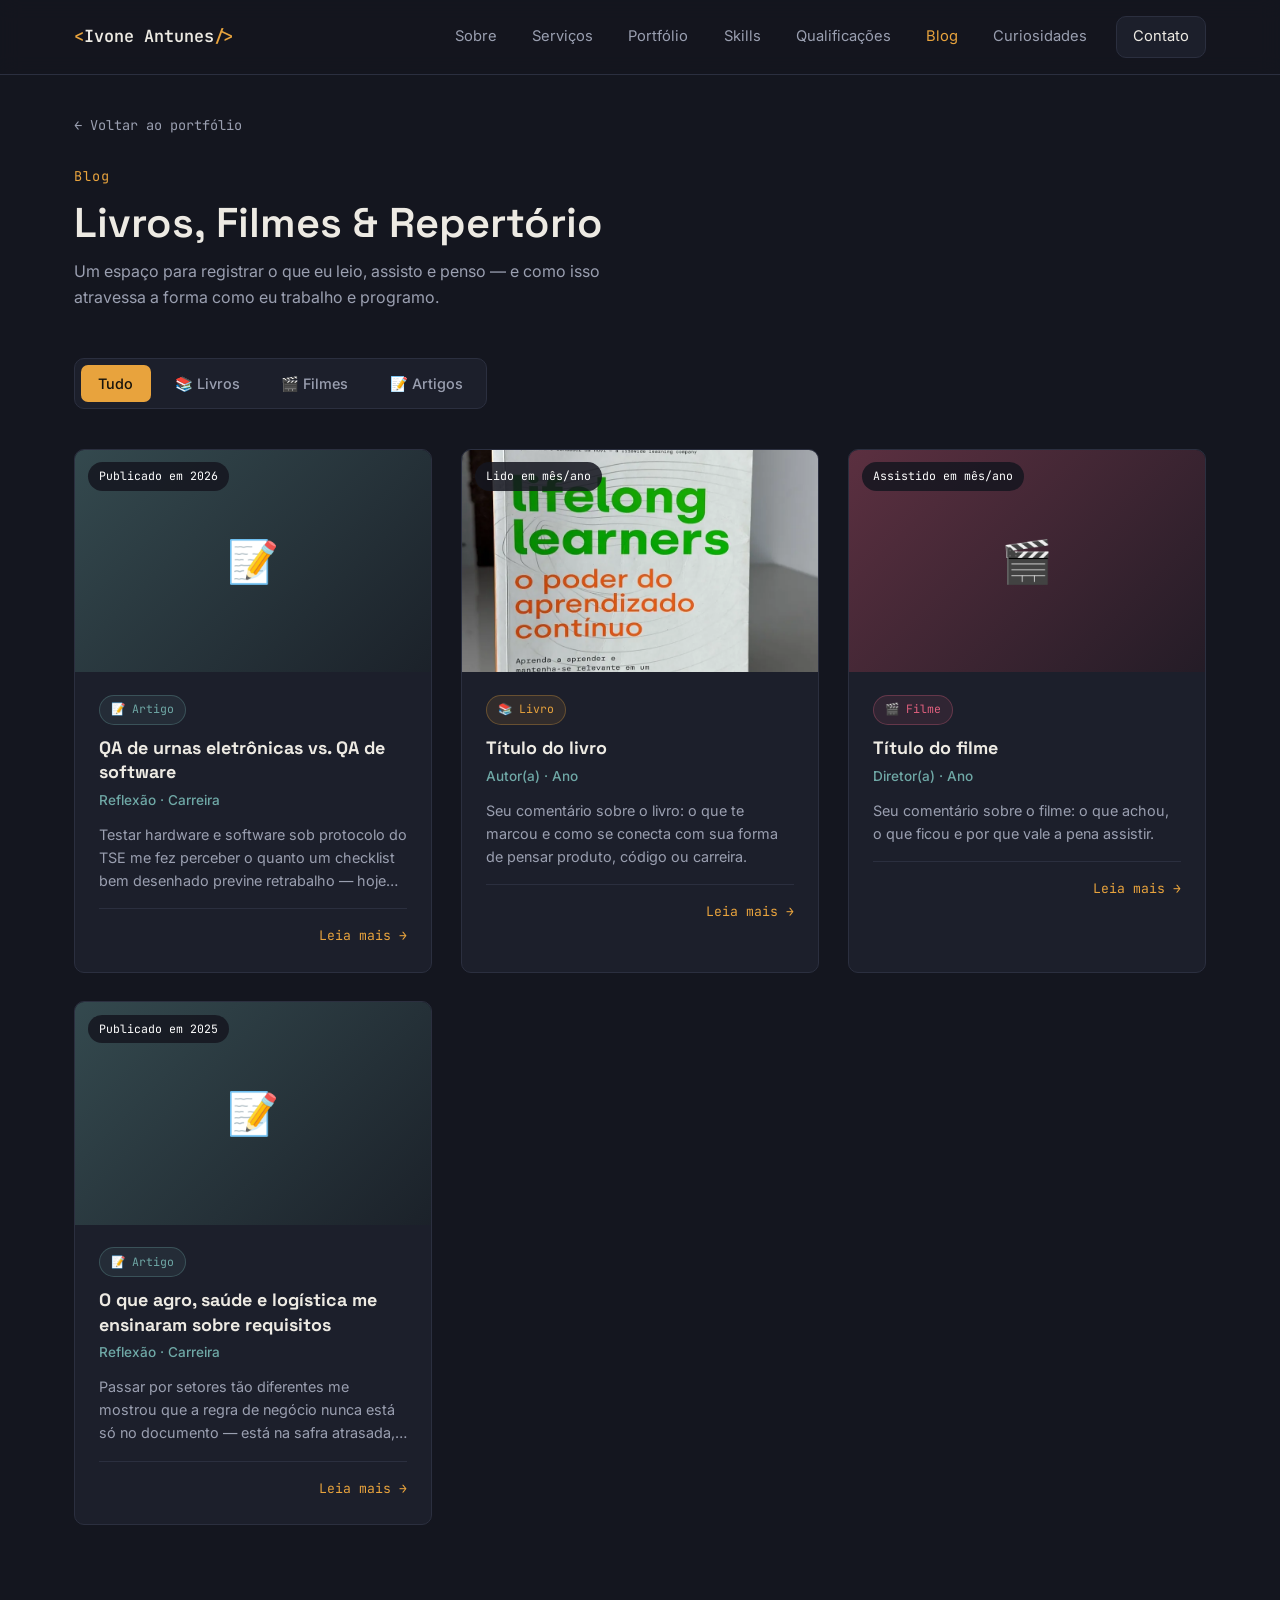
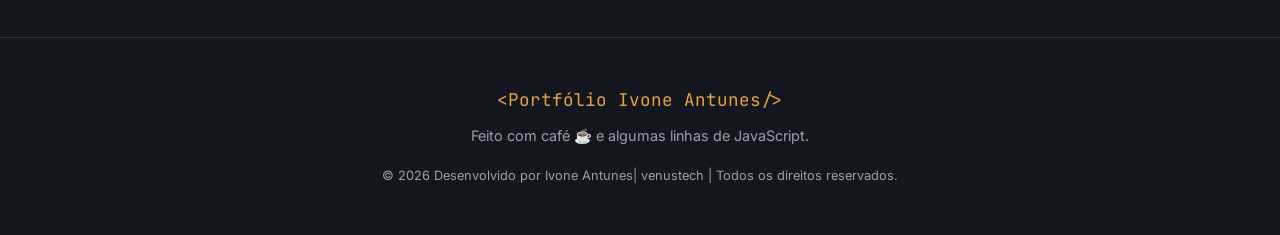
==== blog.html @ 3139c722 "Publica o portfólio atual (portofólioZ)" ====
<!DOCTYPE html>
<html lang="pt-BR">
<head>
<meta charset="UTF-8">
<meta name="viewport" content="width=device-width, initial-scale=1.0">
<title>Blog — Ivone Antunes</title>
<meta name="description" content="Livros, filmes e comentários profissionais de Ivone Antunes — e como isso atravessa a forma como ela trabalha e programa.">

<link rel="preconnect" href="https://fonts.googleapis.com">
<link rel="preconnect" href="https://fonts.gstatic.com" crossorigin>
<link href="https://fonts.googleapis.com/css2?family=Space+Grotesk:wght@400;500;600;700&family=Inter:wght@400;500;600&family=JetBrains+Mono:wght@400;500;600&display=swap" rel="stylesheet">

<link rel="stylesheet" href="style.css">
</head>
<body>

<!-- ================= NAV ================= -->
<header class="nav" id="nav">
  <div class="nav__inner">
    <a href="index.html#top" class="nav__brand">
      <span class="nav__brand-bracket">&lt;</span>Ivone Antunes<span class="nav__brand-bracket">/&gt;</span>
    </a>

    <nav class="nav__links" id="navLinks">
      <a href="index.html#about" class="nav__link"><span class="nav__num"></span>Sobre</a>
      <a href="index.html#services" class="nav__link"><span class="nav__num"></span>Serviços</a>
      <a href="index.html#projects" class="nav__link"><span class="nav__num"></span>Portfólio</a>
      <a href="index.html#skills" class="nav__link"><span class="nav__num"></span>Skills</a>
      <a href="index.html#qualifications" class="nav__link"><span class="nav__num"></span>Qualificações</a>
      <a href="blog.html" class="nav__link is-active"><span class="nav__num"></span>Blog</a>
      <a href="index.html#fun-facts" class="nav__link"><span class="nav__num"></span>Curiosidades</a>
      <a href="index.html#contact" class="nav__link nav__link--cta">Contato</a>
    </nav>

    <button class="nav__toggle" id="navToggle" aria-label="Abrir menu" aria-expanded="false">
      <span></span><span></span><span></span>
    </button>
  </div>
</header>

<main id="top">

  <!-- ================= BLOG ================= -->
  <section class="section blog-page">
    <a href="index.html" class="blog-back">← Voltar ao portfólio</a>
    <p class="section__eyebrow">Blog</p>
    <h1 class="section__title">Livros, Filmes &amp; Repertório</h1>
    <p class="section__subtitle">Um espaço para registrar o que eu leio, assisto e penso — e como isso atravessa a forma como eu trabalho e programo.</p>

    <div class="blog-filters" role="tablist">
      <button class="blog-filter is-active" data-filter="all" role="tab" aria-selected="true">Tudo</button>
      <button class="blog-filter" data-filter="livro" role="tab" aria-selected="false">📚 Livros</button>
      <button class="blog-filter" data-filter="filme" role="tab" aria-selected="false">🎬 Filmes</button>
      <button class="blog-filter" data-filter="profissional" role="tab" aria-selected="false">📝 Artigos</button>
    </div>

    <!-- Os cards são montados em blog.js a partir de blog-posts.js — pra adicionar um
         post novo, edite só o array BLOG_POSTS, nenhum HTML aqui precisa mudar. -->
    <div class="post-grid" id="blogGrid"></div>
  </section>

</main>

<!-- ================= FOOTER ================= -->
<footer class="footer">
  <div class="footer__inner">
    <p class="footer__brand">&lt;Portfólio Ivone Antunes/&gt;</p>
    <p class="footer__text">Feito com café ☕ e algumas linhas de JavaScript.</p>
    <p class="footer__copy">© <span id="year"></span> Desenvolvido por Ivone Antunes| venustech | Todos os direitos reservados.</p>
  </div>
</footer>

<button class="back-to-top" id="backToTop" aria-label="Voltar ao topo">↑</button>

<script src="blog-posts.js"></script>
<script src="blog-render.js"></script>
<script src="blog.js"></script>
</body>
</html>
---- style.css ----
/* ==========================================================
   DESIGN TOKENS
   ========================================================== */
:root {
  /* Cores */
  --bg: #14161f;
  --bg-alt: #191c27;
  --surface: #1c1f2b;
  --surface-hover: #232738;
  --border: #2b2f3f;
  --text: #edeae3;
  --text-muted: #9a9fb0;
  --accent: #e8a33d;      /* âmbar café/chá — cor de assinatura */
  --accent-2: #6fa8a6;    /* verde-azulado — secundária */
  --accent-3: #e0607e;    /* rosa — destaque pontual */

  /* Tipografia */
  --font-display: "Space Grotesk", sans-serif;
  --font-body: "Inter", sans-serif;
  --font-mono: "JetBrains Mono", monospace;

  /* Layout */
  --max-width: 1180px;
  --radius: 10px;
  --transition: 220ms ease;
}

/* ==========================================================
   RESET
   ========================================================== */
*, *::before, *::after { box-sizing: border-box; }
html { scroll-behavior: smooth; }
@media (prefers-reduced-motion: reduce) {
  html { scroll-behavior: auto; }
  *, *::before, *::after { animation-duration: 0.01ms !important; animation-iteration-count: 1 !important; transition-duration: 0.01ms !important; }
}

body {
  margin: 0;
  background: var(--bg);
  color: var(--text);
  font-family: var(--font-body);
  line-height: 1.6;
  -webkit-font-smoothing: antialiased;
}

img { max-width: 100%; display: block; }
a { color: inherit; text-decoration: none; }
ul { list-style: none; margin: 0; padding: 0; }
h1, h2, h3 { font-family: var(--font-display); margin: 0; line-height: 1.15; }
p { margin: 0; }

:focus-visible {
  outline: 2px solid var(--accent);
  outline-offset: 3px;
}

/* ==========================================================
   UTILITIES
   ========================================================== */
.section {
  padding: 7rem 1.5rem;
  max-width: var(--max-width);
  margin: 0 auto;
}
.section--alt {
  background: var(--bg-alt);
  max-width: 100%;
  display: flex;
  flex-direction: column;
  padding-left: 0;
  padding-right: 0;
}
.section--alt > * {
  width: 100%;
  max-width: var(--max-width);
  margin-left: auto;
  margin-right: auto;
  padding-left: 1.5rem;
  padding-right: 1.5rem;
  box-sizing: border-box;
}

.section__eyebrow {
  font-family: var(--font-mono);
  color: var(--accent);
  font-size: 0.85rem;
  letter-spacing: 0.08em;
  margin-bottom: 0.75rem;
}
.section__title {
  font-size: clamp(1.8rem, 3.4vw, 2.6rem);
  font-weight: 600;
  margin-bottom: 0.75rem;
}
.section__subtitle {
  color: var(--text-muted);
  max-width: 560px;
  margin-bottom: 3rem;
}

.btn {
  display: inline-flex;
  align-items: center;
  justify-content: center;
  gap: 0.5rem;
  padding: 0.85rem 1.6rem;
  border-radius: var(--radius);
  font-family: var(--font-mono);
  font-size: 0.9rem;
  font-weight: 500;
  border: 1px solid transparent;
  cursor: pointer;
  transition: transform var(--transition), background var(--transition), border-color var(--transition);
}
.btn:hover { transform: translateY(-2px); }
.btn--primary { background: var(--accent); color: #17140c; }
.btn--primary:hover { background: #f2b458; }
.btn--ghost { border-color: var(--border); color: var(--text); }
.btn--ghost:hover { border-color: var(--accent); color: var(--accent); }
.btn--full { width: 100%; }

/* ==========================================================
   NAV
   ========================================================== */
.nav {
  position: fixed;
  top: 0; left: 0; right: 0;
  z-index: 100;
  background: rgba(20, 22, 31, 0.85);
  backdrop-filter: blur(10px);
  border-bottom: 1px solid var(--border);
}
.nav__inner {
  max-width: var(--max-width);
  margin: 0 auto;
  padding: 1rem 1.5rem;
  display: flex;
  align-items: center;
  justify-content: space-between;
}
.nav__brand {
  font-family: var(--font-mono);
  font-weight: 600;
  font-size: 1.05rem;
}
.nav__brand-bracket { color: var(--accent); }

.nav__links {
  display: flex;
  align-items: center;
  gap: 1.8rem;
}
.nav__link {
  font-size: 0.92rem;
  color: var(--text-muted);
  display: flex;
  align-items: center;
  gap: 0.4rem;
  transition: color var(--transition);
}
.nav__link:hover { color: var(--text); }
.nav__link.is-active { color: var(--accent); }
.nav__num {
  font-family: var(--font-mono);
  font-size: 0.72rem;
  color: var(--accent-2);
}
.nav__link--cta {
  background: var(--surface);
  border: 1px solid var(--border);
  padding: 0.5rem 1rem;
  border-radius: var(--radius);
  color: var(--text);
}
.nav__link--cta:hover { border-color: var(--accent); color: var(--accent); }

.nav__toggle {
  display: none;
  flex-direction: column;
  justify-content: center;
  gap: 5px;
  width: 32px;
  height: 32px;
  background: none;
  border: none;
  cursor: pointer;
}
.nav__toggle span {
  display: block;
  height: 2px;
  background: var(--text);
  border-radius: 2px;
  transition: transform var(--transition), opacity var(--transition);
}

/* ==========================================================
   HERO
   ========================================================== */
.hero {
  min-height: 100vh;
  display: flex;
  align-items: center;
  padding: 7rem 1.5rem 4rem;
  position: relative;
  background:
    radial-gradient(ellipse 60% 50% at 80% 20%, rgba(232, 163, 61, 0.10), transparent),
    radial-gradient(ellipse 50% 40% at 10% 80%, rgba(111, 168, 166, 0.08), transparent);
}
.hero__inner {
  max-width: var(--max-width);
  margin: 0 auto;
  display: grid;
  grid-template-columns: 1.1fr 1fr;
  gap: 3.5rem;
  align-items: center;
  width: 100%;
}
.eyebrow {
  font-family: var(--font-mono);
  color: var(--accent-2);
  font-size: 0.9rem;
  margin-bottom: 1rem;
}
.hero__title {
  font-size: clamp(2.4rem, 5.5vw, 3.8rem);
  font-weight: 700;
}
.hero__cursor {
  color: var(--accent);
  animation: blink 1.1s step-start infinite;
}
.hero__role {
  font-family: var(--font-mono);
  color: var(--accent);
  font-size: 1.15rem;
  margin-top: 0.6rem;
}
.hero__desc {
  color: var(--text-muted);
  max-width: 480px;
  margin-top: 1.2rem;
}
.hero__cta {
  display: flex;
  gap: 1rem;
  margin-top: 2.2rem;
  flex-wrap: wrap;
}

.terminal {
  background: var(--surface);
  border: 1px solid var(--border);
  border-radius: var(--radius);
  overflow: hidden;
  box-shadow: 0 20px 60px rgba(0,0,0,0.35);
}
.terminal__bar {
  display: flex;
  align-items: center;
  gap: 0.5rem;
  padding: 0.7rem 1rem;
  background: #20232f;
  border-bottom: 1px solid var(--border);
}
.dot { width: 10px; height: 10px; border-radius: 50%; }
.dot--red { background: #e0607e; }
.dot--yellow { background: #e8a33d; }
.dot--green { background: #6fa8a6; }
.terminal__title {
  margin-left: 0.5rem;
  font-family: var(--font-mono);
  font-size: 0.78rem;
  color: var(--text-muted);
}
.terminal__body {
  margin: 0;
  padding: 1.4rem;
  font-family: var(--font-mono);
  font-size: 0.88rem;
  color: var(--text);
  min-height: 260px;
  white-space: pre-wrap;
  word-break: break-word;
}
.terminal__blink {
  color: var(--accent);
  animation: blink 1s step-start infinite;
}
@keyframes blink { 50% { opacity: 0; } }

.scroll-hint {
  position: absolute;
  bottom: 2rem;
  left: 50%;
  transform: translateX(-50%);
  width: 22px;
  height: 36px;
  border: 2px solid var(--border);
  border-radius: 20px;
  display: flex;
  justify-content: center;
  padding-top: 6px;
}
.scroll-hint span {
  width: 4px;
  height: 8px;
  background: var(--accent);
  border-radius: 2px;
  animation: scrollDown 1.6s ease infinite;
}
@keyframes scrollDown {
  0% { transform: translateY(0); opacity: 1; }
  100% { transform: translateY(10px); opacity: 0; }
}

/* ==========================================================
   ABOUT
   ========================================================== */
.about__grid {
  display: grid;
  grid-template-columns: 300px 1fr;
  gap: 3.5rem;
  align-items: stretch;
}
.about__photo {
  height: 100%;
}
.about__photo-frame {
  height: 100%;
  min-height: 320px;
  border-radius: var(--radius);
  overflow: hidden;
  border: 1px solid var(--border);
  position: relative;
}
.about__photo-frame img {
  width: 100%;
  height: 100%;
  object-fit: cover;
}
.about__photo-frame::after {
  content: "";
  position: absolute;
  inset: 0;
  box-shadow: inset 0 0 0 1px rgba(232,163,61,0.15);
}
.about__bio {
  color: var(--text-muted);
  font-size: 1.02rem;
  max-width: 620px;
}
.about__stats {
  display: grid;
  grid-template-columns: repeat(auto-fit, minmax(140px, 1fr));
  gap: 1.5rem;
  margin-top: 2.5rem;
}
.stat {
  border-left: 2px solid var(--accent);
  padding-left: 1rem;
}
.stat__value {
  display: block;
  font-family: var(--font-display);
  font-size: 1.5rem;
  font-weight: 600;
}
.stat__label {
  display: block;
  color: var(--text-muted);
  font-size: 0.85rem;
  margin-top: 0.2rem;
}

/* ==========================================================
   CARDS / SERVICES
   ========================================================== */
.cards-grid {
  display: grid;
  grid-template-columns: repeat(3, 1fr);
  gap: 1.5rem;
}
.card {
  background: var(--surface);
  border: 1px solid var(--border);
  border-radius: var(--radius);
  padding: 1.8rem;
  transition: transform var(--transition), border-color var(--transition);
}
.card:hover {
  transform: translateY(-4px);
  border-color: var(--accent);
}
.card__icon { font-size: 1.6rem; }
.card__title { font-size: 1.1rem; margin: 0.9rem 0 0.5rem; }
.card__desc { color: var(--text-muted); font-size: 0.92rem; }

.tag-list {
  display: flex;
  flex-wrap: wrap;
  gap: 0.5rem;
  margin-top: 1.2rem;
}
.tag-list li {
  font-family: var(--font-mono);
  font-size: 0.85rem;
  color: var(--accent-2);
  background: rgba(111, 168, 166, 0.1);
  border: 1px solid rgba(111, 168, 166, 0.25);
  padding: 0.25rem 0.6rem;
  border-radius: 5px;
}
.tag-list--mono li { color: var(--accent); background: rgba(232,163,61,0.08); border-color: rgba(232,163,61,0.25); }

.cta-banner {
  margin-top: 3.5rem;
  padding: 2.2rem;
  background: var(--surface);
  border: 1px solid var(--border);
  border-radius: var(--radius);
  display: flex;
  align-items: center;
  justify-content: space-between;
  flex-wrap: wrap;
  gap: 1.2rem;
}
.cta-banner p { font-size: 1.1rem; font-family: var(--font-display); }

/* ==========================================================
   PROJECTS
   ========================================================== */
.project-filters {
  display: inline-flex;
  flex-wrap: wrap;
  gap: 0.4rem;
  background: var(--surface);
  border: 1px solid var(--border);
  border-radius: var(--radius);
  padding: 0.35rem;
  margin-bottom: 2.5rem;
}
.project-filter {
  padding: 0.6rem 1.1rem;
  background: transparent;
  border: none;
  border-radius: 7px;
  color: var(--text-muted);
  font-family: var(--font-body);
  font-weight: 500;
  font-size: 0.9rem;
  cursor: pointer;
  transition: background var(--transition), color var(--transition);
}
.project-filter:hover { color: var(--text); }
.project-filter.is-active { background: var(--accent); color: #17140c; }

#projects.section { max-width: 1340px; }
.projects-grid {
  display: grid;
  grid-template-columns: repeat(2, 1fr);
  gap: 2rem;
}
.project-card {
  background: var(--surface);
  border: 1px solid var(--border);
  border-radius: var(--radius);
  overflow: hidden;
  transition: transform var(--transition), border-color var(--transition);
}
.project-card:hover { transform: translateY(-4px); border-color: var(--accent-2); }
.project-card.is-hidden { display: none; }
.project-card__image {
  position: relative;
  border-bottom: 1px solid var(--border);
  overflow: hidden;
}
.project-card__slides {
  position: relative;
  aspect-ratio: 16 / 9;
  background: var(--bg);
}
.project-card__slides img {
  position: absolute;
  inset: 0;
  width: 100%;
  height: 100%;
  object-fit: contain;
  opacity: 0;
  transition: opacity 0.4s ease;
  pointer-events: none;
}
.project-card__slides img.is-active {
  opacity: 1;
  pointer-events: auto;
}
.project-card__nav {
  position: absolute;
  top: 50%;
  transform: translateY(-50%);
  width: 34px;
  height: 34px;
  border-radius: 50%;
  border: 1px solid var(--border);
  background: rgba(20, 22, 31, 0.65);
  color: var(--text);
  font-size: 1.3rem;
  line-height: 1;
  display: flex;
  align-items: center;
  justify-content: center;
  cursor: pointer;
  opacity: 0.85;
  transition: opacity var(--transition), background var(--transition), border-color var(--transition);
  z-index: 2;
}
.project-card__nav:hover { opacity: 1; background: var(--accent); color: #17140c; border-color: var(--accent); }
.project-card__nav--prev { left: 0.7rem; }
.project-card__nav--next { right: 0.7rem; }
.project-card__nav.is-hidden { display: none; }
.project-card__dots {
  position: absolute;
  bottom: 0.7rem;
  left: 50%;
  transform: translateX(-50%);
  display: flex;
  gap: 0.4rem;
  z-index: 2;
}
.project-card__dot {
  width: 7px;
  height: 7px;
  border-radius: 50%;
  background: rgba(237, 234, 227, 0.45);
  border: none;
  padding: 0;
  cursor: pointer;
  transition: background var(--transition), transform var(--transition);
}
.project-card__dot.is-active { background: var(--accent); transform: scale(1.25); }
.project-card__body { padding: 1.6rem; }
.project-card__tag {
  font-family: var(--font-mono);
  font-size: 0.72rem;
  color: var(--accent-2);
  text-transform: uppercase;
  letter-spacing: 0.05em;
}
.project-card__title { font-size: 1.2rem; margin: 0.5rem 0 0.6rem; }
.project-card__desc { color: var(--text-muted); font-size: 0.92rem; }
.project-card__links {
  display: flex;
  gap: 1.2rem;
  margin-top: 1.3rem;
}
.link-arrow {
  font-family: var(--font-mono);
  font-size: 0.85rem;
  color: var(--accent);
  transition: opacity var(--transition);
}
.link-arrow:hover { opacity: 0.7; }

/* ==========================================================
   SKILLS
   ========================================================== */
.skills-grid {
  display: grid;
  grid-template-columns: repeat(auto-fit, minmax(280px, 1fr));
  gap: 2.5rem;
}
.skill-group__title {
  font-size: 1.05rem;
  color: var(--accent-2);
  margin-bottom: 1.5rem;
  font-family: var(--font-mono);
}
.skill-chips {
  display: flex;
  flex-direction: column;
  gap: 0.7rem;
}
.skill-chip {
  display: flex;
  align-items: center;
  gap: 0.7rem;
  background: var(--surface);
  border: 1px solid var(--border);
  border-radius: var(--radius);
  padding: 0.75rem 1rem;
  font-size: 0.92rem;
  transition: border-color var(--transition), transform var(--transition);
}
.skill-chip:hover {
  border-color: var(--accent-2);
  transform: translateX(4px);
}
.skill-chip__icon { font-size: 1.1rem; }

/* ==========================================================
   QUALIFICAÇÕES (abas + cards)
   ========================================================== */
.quali-tabs {
  display: inline-flex;
  gap: 0.4rem;
  background: var(--surface);
  border: 1px solid var(--border);
  border-radius: var(--radius);
  padding: 0.35rem;
  margin-bottom: 2.5rem;
}
.quali-tab {
  display: flex;
  align-items: center;
  gap: 0.5rem;
  padding: 0.65rem 1.3rem;
  background: transparent;
  border: none;
  border-radius: 7px;
  color: var(--text-muted);
  font-family: var(--font-body);
  font-weight: 500;
  font-size: 0.92rem;
  cursor: pointer;
  transition: background var(--transition), color var(--transition);
}
.quali-tab:hover { color: var(--text); }
.quali-tab.is-active {
  background: var(--accent);
  color: #17140c;
}
.quali-tab__icon { font-size: 1rem; }

.quali-panel { display: none; }
.quali-panel.is-active { display: block; }

.quali-panel__title {
  display: flex;
  align-items: center;
  gap: 0.6rem;
  font-size: 1.25rem;
  color: var(--accent-2);
  margin-bottom: 1.6rem;
}
.quali-panel__icon { font-size: 1.1rem; }

.quali-grid {
  display: grid;
  grid-template-columns: repeat(auto-fit, minmax(300px, 1fr));
  gap: 1.5rem;
}
.quali-card {
  position: relative;
  background: var(--surface);
  border: 1px solid var(--border);
  border-radius: var(--radius);
  padding: 1.8rem;
  transition: border-color var(--transition), transform var(--transition);
}
.quali-card:hover { border-color: var(--accent); transform: translateY(-3px); }
.quali-card__badge {
  position: absolute;
  top: 1.4rem;
  right: 1.4rem;
  font-family: var(--font-mono);
  font-size: 0.72rem;
  padding: 0.3rem 0.7rem;
  border-radius: 20px;
  border: 1px solid transparent;
}
.quali-card__badge--done { color: var(--accent-2); background: rgba(111,168,166,0.1); border-color: rgba(111,168,166,0.3); }
.quali-card__badge--progress { color: var(--accent); background: rgba(232,163,61,0.1); border-color: rgba(232,163,61,0.3); }
.quali-card__icon {
  display: inline-flex;
  align-items: center;
  justify-content: center;
  width: 46px;
  height: 46px;
  border-radius: 10px;
  background: rgba(232,163,61,0.12);
  font-size: 1.3rem;
  margin-bottom: 1rem;
}
.quali-card__title { font-size: 1.1rem; margin-bottom: 0.3rem; }
.quali-card__place { color: var(--accent-2); font-size: 0.9rem; font-weight: 500; margin-bottom: 0.8rem; }
.quali-card__meta { color: var(--text-muted); font-size: 0.85rem; margin-bottom: 0.3rem; }
.quali-card__desc { color: var(--text-muted); font-size: 0.9rem; margin-top: 1rem; padding-top: 1rem; border-top: 1px solid var(--border); }
.quali-card .link-arrow { display: inline-block; margin-top: 1rem; }

/* ==========================================================
   BLOG / REPERTÓRIO
   ========================================================== */
.blog-filters {
  display: inline-flex;
  flex-wrap: wrap;
  gap: 0.4rem;
  background: var(--surface);
  border: 1px solid var(--border);
  border-radius: var(--radius);
  padding: 0.35rem;
  margin-bottom: 2.5rem;
}
.blog-filter {
  padding: 0.6rem 1.1rem;
  background: transparent;
  border: none;
  border-radius: 7px;
  color: var(--text-muted);
  font-family: var(--font-body);
  font-weight: 500;
  font-size: 0.9rem;
  cursor: pointer;
  transition: background var(--transition), color var(--transition);
}
.blog-filter:hover { color: var(--text); }
.blog-filter.is-active { background: var(--accent); color: #17140c; }

/* Badge de tipo (📚 Livro / 🎬 Filme / 📝 Artigo) — reaproveitado nos cards (post-card)
   e na página de post individual (post-detail). */
.blog-card__type {
  display: inline-block;
  font-family: var(--font-mono);
  font-size: 0.72rem;
  padding: 0.3rem 0.7rem;
  border-radius: 20px;
  border: 1px solid transparent;
}
.blog-card__type--livro { color: var(--accent); background: rgba(232,163,61,0.1); border-color: rgba(232,163,61,0.3); }
.blog-card__type--filme { color: var(--accent-3); background: rgba(224,96,126,0.1); border-color: rgba(224,96,126,0.3); }
.blog-card__type--profissional { color: var(--accent-2); background: rgba(111,168,166,0.1); border-color: rgba(111,168,166,0.3); }

/* ==========================================================
   PÁGINA DO BLOG (blog.html) — lista editorial, um post por linha
   ========================================================== */
.blog-back {
  display: inline-block;
  font-family: var(--font-mono);
  font-size: 0.85rem;
  color: var(--text-muted);
  margin-bottom: 1.8rem;
  transition: color var(--transition);
}
.blog-back:hover { color: var(--accent); }

/* Grade de cards interativos — prévia na home (3 cards) e blog.html (todos) */
.post-grid {
  display: grid;
  grid-template-columns: repeat(3, 1fr);
  gap: 1.8rem;
}
.post-card {
  background: var(--surface);
  border: 1px solid var(--border);
  border-radius: var(--radius);
  overflow: hidden;
  transition: border-color var(--transition), transform var(--transition);
}
.post-card:hover { border-color: var(--accent-2); transform: translateY(-4px); }
.post-card.is-hidden { display: none; }

.post-card__media {
  position: relative;
  display: block;
  aspect-ratio: 16 / 10;
  overflow: hidden;
  background: var(--bg);
}
.post-card__img { width: 100%; height: 100%; object-fit: cover; }
.post-card__placeholder {
  width: 100%;
  height: 100%;
  display: flex;
  align-items: center;
  justify-content: center;
  font-size: 2.6rem;
}
.post-card__placeholder--livro { background: linear-gradient(135deg, rgba(232,163,61,0.35), rgba(232,163,61,0.08)); }
.post-card__placeholder--filme { background: linear-gradient(135deg, rgba(224,96,126,0.35), rgba(224,96,126,0.08)); }
.post-card__placeholder--profissional { background: linear-gradient(135deg, rgba(111,168,166,0.35), rgba(111,168,166,0.08)); }

.post-card__date {
  position: absolute;
  top: 0.8rem;
  left: 0.8rem;
  background: rgba(20, 22, 31, 0.85);
  color: #fff;
  font-family: var(--font-mono);
  font-size: 0.72rem;
  padding: 0.3rem 0.7rem;
  border-radius: 20px;
}

.post-card__overlay {
  position: absolute;
  inset: 0;
  display: flex;
  align-items: center;
  justify-content: center;
  gap: 0.9rem;
  background: rgba(20, 22, 31, 0.72);
  opacity: 0;
  transition: opacity var(--transition);
}
.post-card__media:hover .post-card__overlay,
.post-card__media:focus-within .post-card__overlay { opacity: 1; }

.post-card__icon {
  width: 42px;
  height: 42px;
  border-radius: 50%;
  display: flex;
  align-items: center;
  justify-content: center;
  background: var(--surface);
  border: 1px solid var(--border);
  color: var(--text);
  font-size: 1.05rem;
  cursor: pointer;
  transition: background var(--transition), color var(--transition), transform var(--transition);
}
.post-card__icon:hover { background: var(--accent); color: #17140c; transform: scale(1.08); }
.post-card__icon--copiado { background: var(--accent-2); color: #17140c; }

.post-card__body { padding: 1.4rem 1.5rem 1.6rem; }
.post-card__title { font-size: 1.12rem; margin: 0.7rem 0 0.35rem; line-height: 1.35; }
.post-card__title a { color: var(--text); text-decoration: none; }
.post-card__title a:hover { color: var(--accent); text-decoration: underline; }
.post-card__meta { color: var(--accent-2); font-size: 0.85rem; font-weight: 500; margin-bottom: 0.7rem; }
.post-card__desc {
  color: var(--text-muted);
  font-size: 0.9rem;
  line-height: 1.6;
  display: -webkit-box;
  -webkit-line-clamp: 3;
  -webkit-box-orient: vertical;
  overflow: hidden;
}
.post-card__footer {
  display: flex;
  justify-content: flex-end;
  margin-top: 1rem;
  padding-top: 1rem;
  border-top: 1px solid var(--border);
}
.post-card__readmore {
  font-family: var(--font-mono);
  font-size: 0.82rem;
  color: var(--accent);
  text-decoration: none;
}
.post-card__readmore:hover { text-decoration: underline; }

/* Prévia de 3 posts na home: reaproveita .post-grid/.post-card, só adiciona o CTA abaixo. */
.blog-preview-cta { display: flex; justify-content: center; margin-top: 2.5rem; }

@media (max-width: 720px) {
  .post-card__desc { -webkit-line-clamp: 4; }
}

/* ==========================================================
   PÁGINA DE POST INDIVIDUAL (post.html)
   ========================================================== */
.post-detail__media {
  width: 100%;
  aspect-ratio: 21 / 9;
  border-radius: var(--radius);
  overflow: hidden;
  margin-bottom: 1.8rem;
  background: var(--bg);
  border: 1px solid var(--border);
}
.post-detail__img { width: 100%; height: 100%; object-fit: cover; }
.post-detail__placeholder { font-size: 4rem; }
.post-detail__top { display: flex; align-items: center; gap: 1rem; flex-wrap: wrap; margin-bottom: 1rem; }
.post-detail__date { position: static; background: var(--surface); color: var(--text-muted); border: 1px solid var(--border); }
.post-detail__title { font-size: clamp(1.6rem, 3.2vw, 2.3rem); font-weight: 600; margin-bottom: 0.6rem; }
.post-detail__meta { color: var(--accent-2); font-weight: 500; margin-bottom: 1.6rem; }
.post-detail__text { color: var(--text-muted); line-height: 1.85; font-size: 1.02rem; max-width: 70ch; margin-bottom: 2.2rem; }
.post-detail__share { cursor: pointer; }

/* ==========================================================
   CURIOSIDADES
   ========================================================== */
.funfacts__top {
  margin-bottom: 3.5rem;
}
.funfacts__story {
  display: flex;
  flex-direction: column;
  gap: 2.0rem;
  color: var(--text-muted);
  font-size: 1.1rem;
}

.funfacts__group-title {
  font-size: 1.25rem;
  color: var(--accent-2);
  margin-bottom: 1.6rem;
}
.funfacts-grid {
  display: grid;
  grid-template-columns: repeat(auto-fit, minmax(230px, 1fr));
  gap: 1.4rem;
  margin-bottom: 3.5rem;
}

.funfacts-carousel {
  overflow: hidden;
  margin-bottom: 3.5rem;
  -webkit-mask-image: linear-gradient(to right, transparent, black 5%, black 95%, transparent);
  mask-image: linear-gradient(to right, transparent, black 5%, black 95%, transparent);
}
.funfacts-carousel__track {
  display: flex;
  gap: 1.4rem;
  width: max-content;
  animation: funfactsScroll 26s linear infinite;
}
.funfacts-carousel:hover .funfacts-carousel__track {
  animation-play-state: paused;
}
.funfacts-carousel__card {
  flex: 0 0 auto;
  width: clamp(300px, 38vw, 460px);
  border-radius: var(--radius);
  overflow: hidden;
  border: 1px solid var(--border);
  background: var(--surface);
}
.funfacts-carousel__card img {
  width: 100%;
  height: 360px;
  object-fit: contain;
  display: block;
}
@keyframes funfactsScroll {
  from { transform: translateX(0); }
  to { transform: translateX(-50%); }
}
.funfact-card {
  background: var(--surface);
  border: 1px solid var(--border);
  border-radius: var(--radius);
  padding: 1.5rem;
  transition: border-color var(--transition), transform var(--transition);
}
.funfact-card:hover { border-color: var(--accent-3); transform: translateY(-3px); }
.funfact-card__icon { font-size: 1.4rem; }
.funfact-card__title { font-size: 1rem; margin: 0.7rem 0 0.4rem; font-family: var(--font-display); }
.funfact-card__desc { color: var(--text-muted); font-size: 0.86rem; }

.quote-box {
  margin: 0 auto;
  max-width: 720px;
  text-align: center;
  padding: 2.2rem 2rem;
  border: 1px solid var(--border);
  border-radius: var(--radius);
  background: var(--surface);
  position: relative;
}
.quote-box::before {
  content: "“";
  position: absolute;
  top: -0.2rem;
  left: 1.4rem;
  font-family: var(--font-display);
  font-size: 3rem;
  color: var(--accent);
  opacity: 0.5;
}
.quote-box p {
  font-family: var(--font-display);
  font-size: 1.05rem;
  color: var(--text);
  font-style: italic;
  margin-bottom: 1rem;
}
.quote-box cite {
  font-family: var(--font-mono);
  font-size: 0.85rem;
  color: var(--accent-2);
  font-style: normal;
}

/* ==========================================================
   CONTACT
   ========================================================== */
.contact__grid {
  display: grid;
  grid-template-columns: 1fr 1.2fr;
  gap: 3rem;
}
.contact__row {
  padding: 1.2rem 0;
  border-bottom: 1px solid var(--border);
}
.contact__label {
  display: block;
  font-family: var(--font-mono);
  font-size: 0.78rem;
  color: var(--text-muted);
  margin-bottom: 0.4rem;
}
.contact__value { font-size: 1.05rem; }
a.contact__value:hover { color: var(--accent); }
.contact__socials { display: flex; gap: 0.9rem; margin-top: 0.2rem; }
.social-link {
  display: flex;
  align-items: center;
  justify-content: center;
  width: 44px;
  height: 44px;
  border: 1px solid var(--border);
  border-radius: var(--radius);
  background: var(--surface);
  color: var(--accent-2);
  transition: border-color 0.2s ease, color 0.2s ease, transform 0.2s ease;
}
.social-link svg { width: 20px; height: 20px; }
.social-link:hover {
  color: var(--accent);
  border-color: var(--accent);
  transform: translateY(-2px);
}

.contact__form {
  background: var(--surface);
  border: 1px solid var(--border);
  border-radius: var(--radius);
  padding: 2rem;
  display: flex;
  flex-direction: column;
  gap: 1.2rem;
}
.field { display: flex; flex-direction: column; gap: 0.5rem; font-size: 0.85rem; color: var(--text-muted); }
.field input, .field textarea {
  background: var(--bg);
  border: 1px solid var(--border);
  border-radius: 6px;
  padding: 0.75rem 0.9rem;
  color: var(--text);
  font-family: var(--font-body);
  font-size: 0.95rem;
  resize: vertical;
  transition: border-color var(--transition);
}
.field input:focus, .field textarea:focus {
  border-color: var(--accent);
  outline: none;
}
.field__note {
  font-family: var(--font-mono);
  font-size: 0.82rem;
  color: var(--accent-2);
  min-height: 1em;
}
.contact__form-link {
  text-align: center;
  margin-top: 1rem;
  font-size: 0.9rem;
}

/* ==========================================================
   FOOTER
   ========================================================== */
.footer {
  border-top: 1px solid var(--border);
  padding: 3rem 1.5rem;
  text-align: center;
}
.footer__brand {
  font-family: var(--font-mono);
  color: var(--accent);
  font-size: 1.1rem;
  margin-bottom: 0.6rem;
}
.footer__text { color: var(--text-muted); font-size: 0.9rem; }
.footer__copy { color: var(--text-muted); font-size: 0.8rem; margin-top: 1.2rem; }

/* ==========================================================
   BACK TO TOP
   ========================================================== */
.back-to-top {
  position: fixed;
  right: 1.6rem;
  bottom: 1.6rem;
  width: 44px;
  height: 44px;
  border-radius: 50%;
  background: var(--accent);
  color: #17140c;
  border: none;
  font-size: 1.1rem;
  cursor: pointer;
  opacity: 0;
  pointer-events: none;
  transform: translateY(10px);
  transition: opacity var(--transition), transform var(--transition);
  z-index: 90;
}
.back-to-top.is-visible { opacity: 1; pointer-events: auto; transform: translateY(0); }

/* ==========================================================
   SCROLL REVEAL
   ========================================================== */
.reveal { opacity: 0; transform: translateY(24px); transition: opacity 0.7s ease, transform 0.7s ease; }
.reveal.is-visible { opacity: 1; transform: translateY(0); }

/* ==========================================================
   RESPONSIVE
   ========================================================== */
@media (max-width: 900px) {
  .hero__inner { grid-template-columns: 1fr; }
  .about__grid { grid-template-columns: 1fr; }
  .about__photo { max-width: 320px; }
  .contact__grid { grid-template-columns: 1fr; }
  .projects-grid { grid-template-columns: 1fr; }
  .post-grid { grid-template-columns: repeat(2, 1fr); }
  .cards-grid { grid-template-columns: repeat(2, 1fr); }
  .quali-card__badge { position: static; display: inline-block; margin-bottom: 1rem; }

  .nav__links {
    position: fixed;
    top: 64px;
    right: 0;
    height: calc(100vh - 64px);
    width: 240px;
    background: var(--bg-alt);
    border-left: 1px solid var(--border);
    flex-direction: column;
    align-items: flex-start;
    padding: 2rem 1.5rem;
    gap: 1.4rem;
    transform: translateX(100%);
    transition: transform var(--transition);
  }
  .nav__links.is-open { transform: translateX(0); }
  .nav__toggle { display: flex; }
}

@media (max-width: 560px) {
  .section { padding: 5rem 1.2rem; }
  .about__stats { grid-template-columns: 1fr; }
  .post-grid { grid-template-columns: 1fr; }
  .cards-grid { grid-template-columns: 1fr; }
  .post-card__body { padding: 1.2rem; }
  .blog-filters { width: 100%; }
  .blog-filter { flex: 1 1 auto; text-align: center; }
}
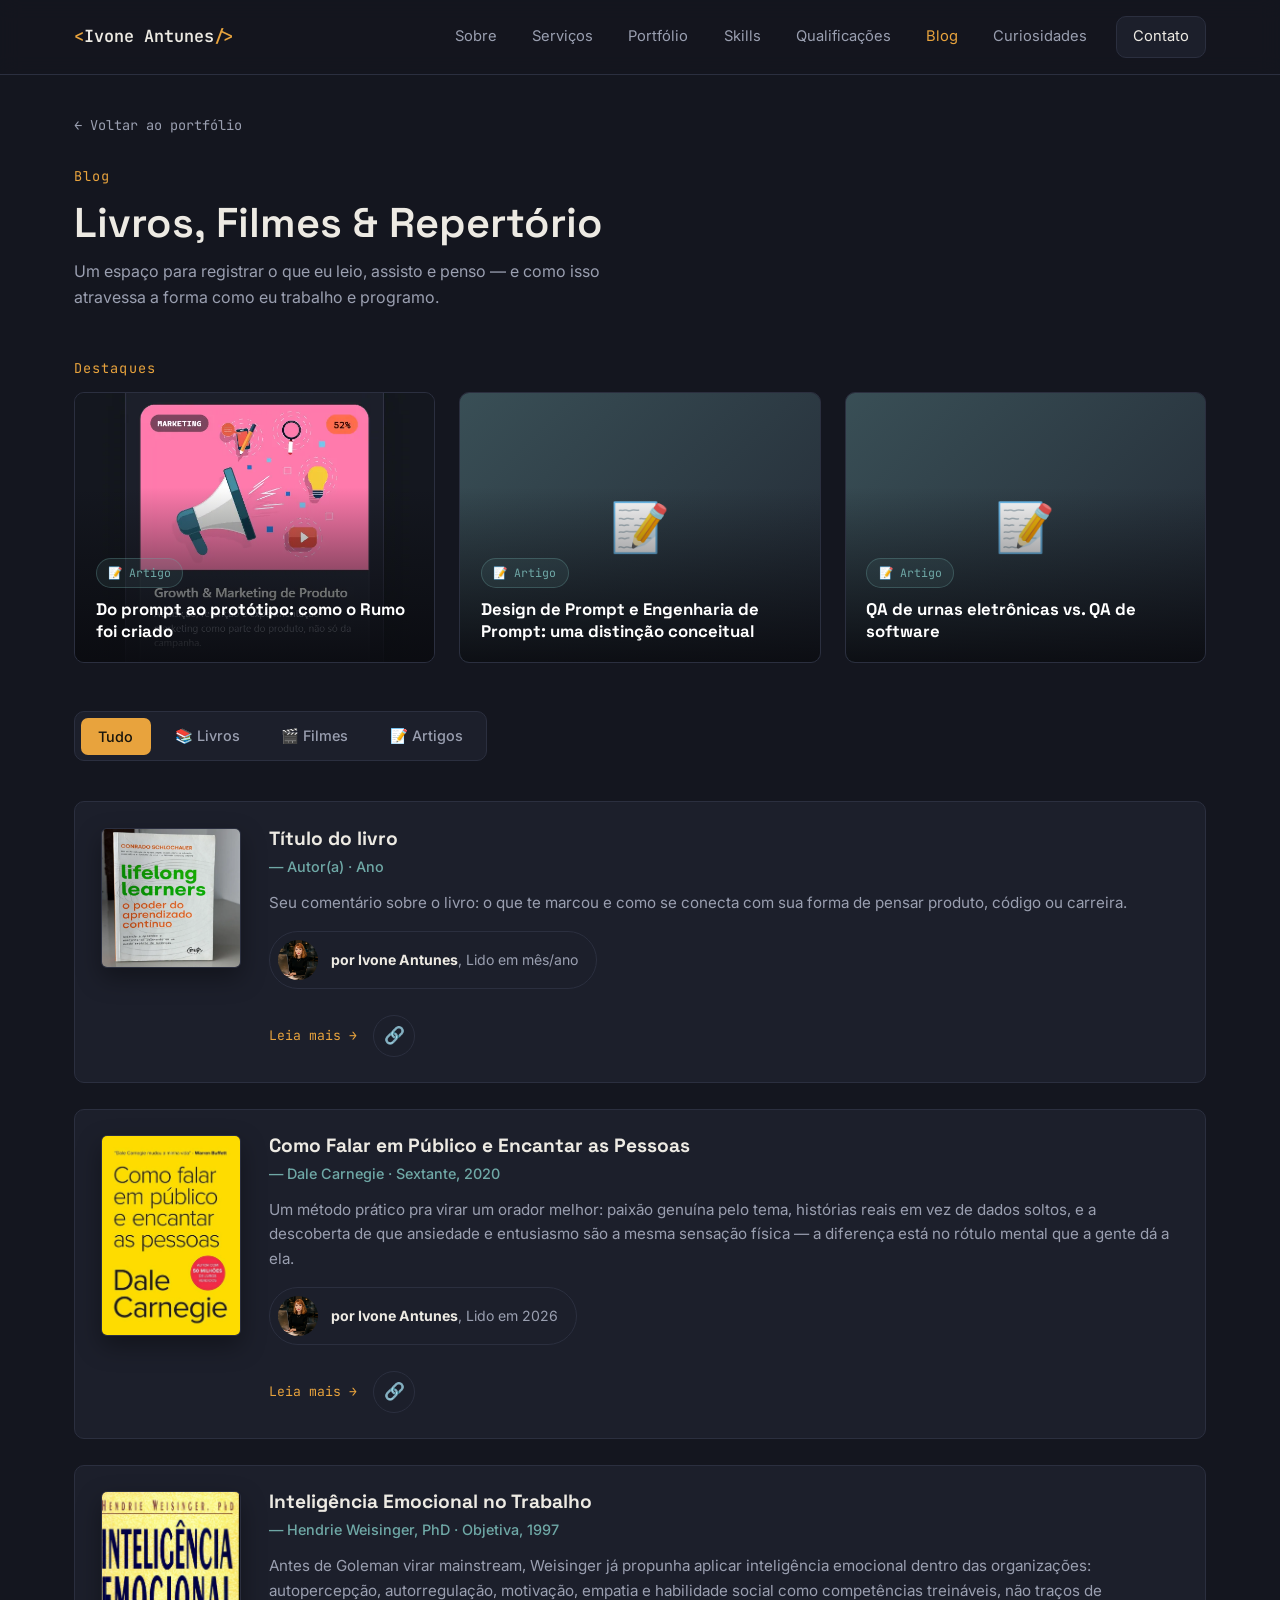
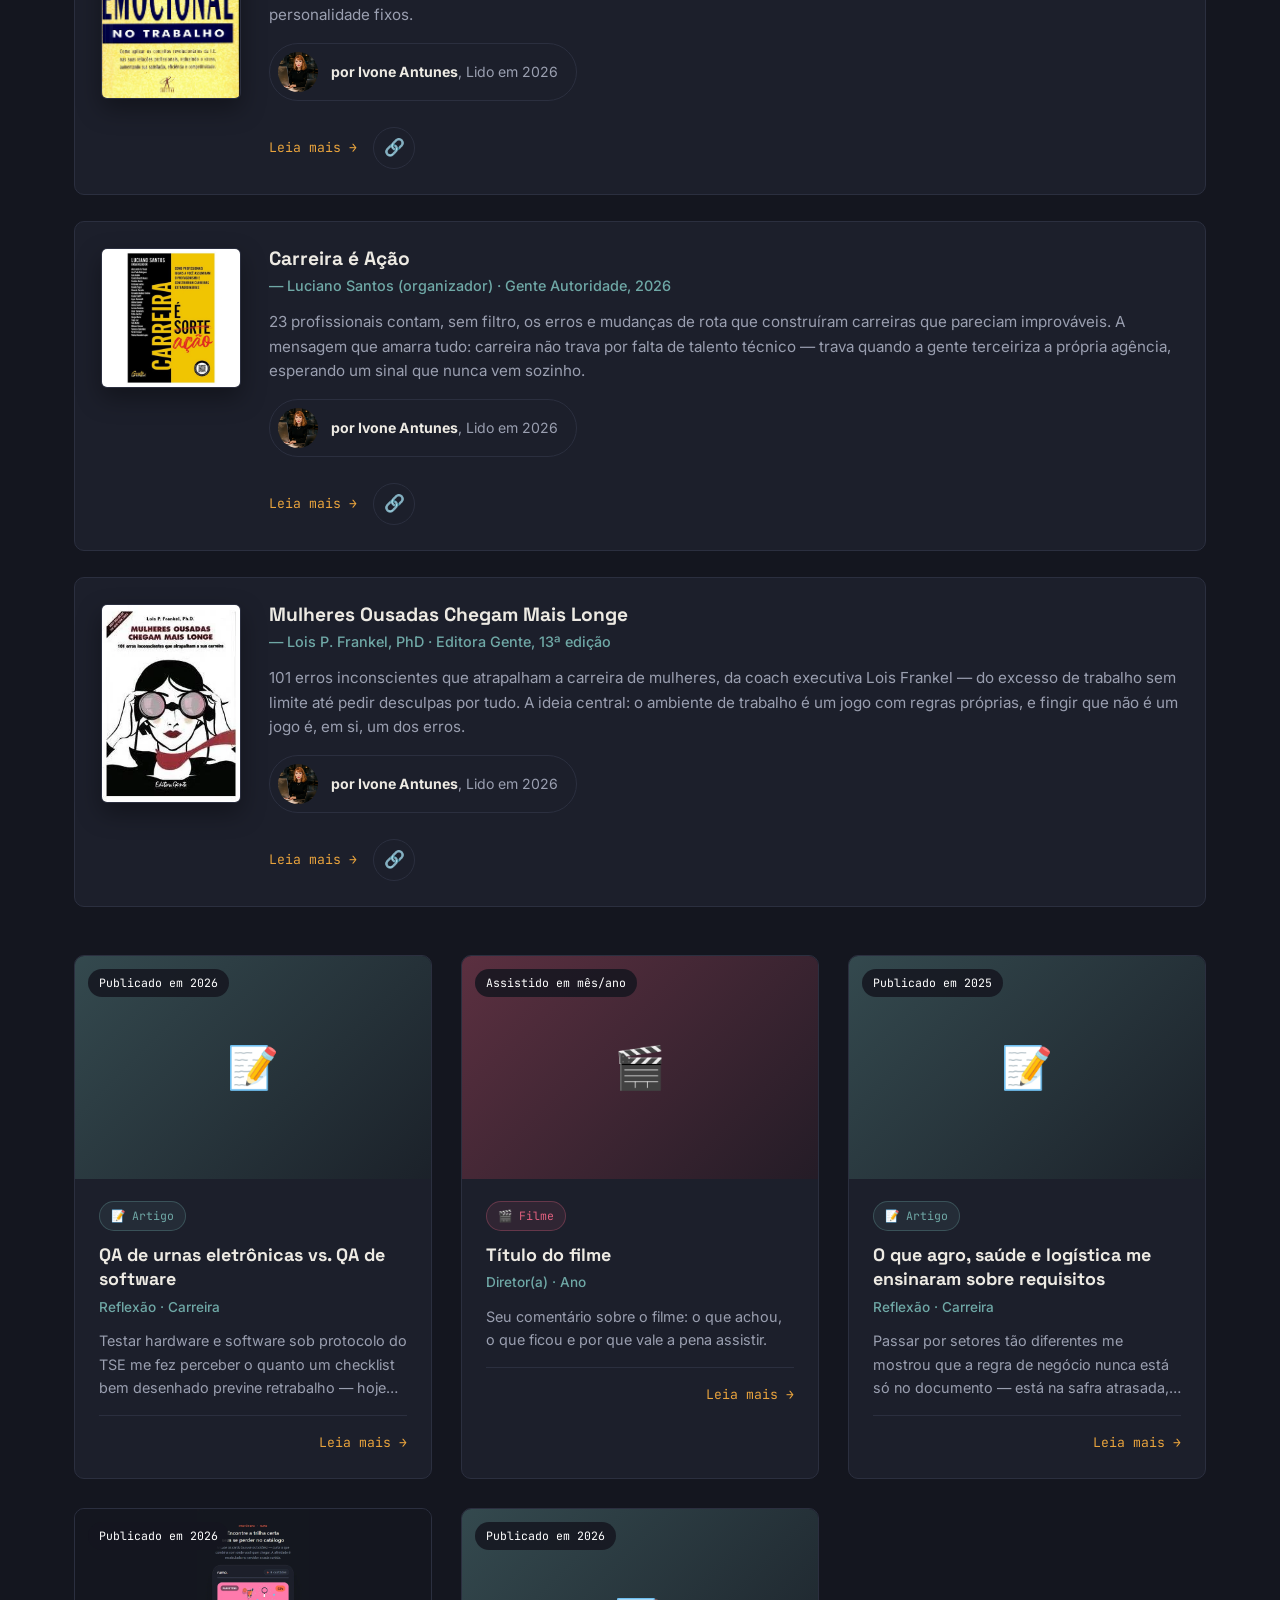
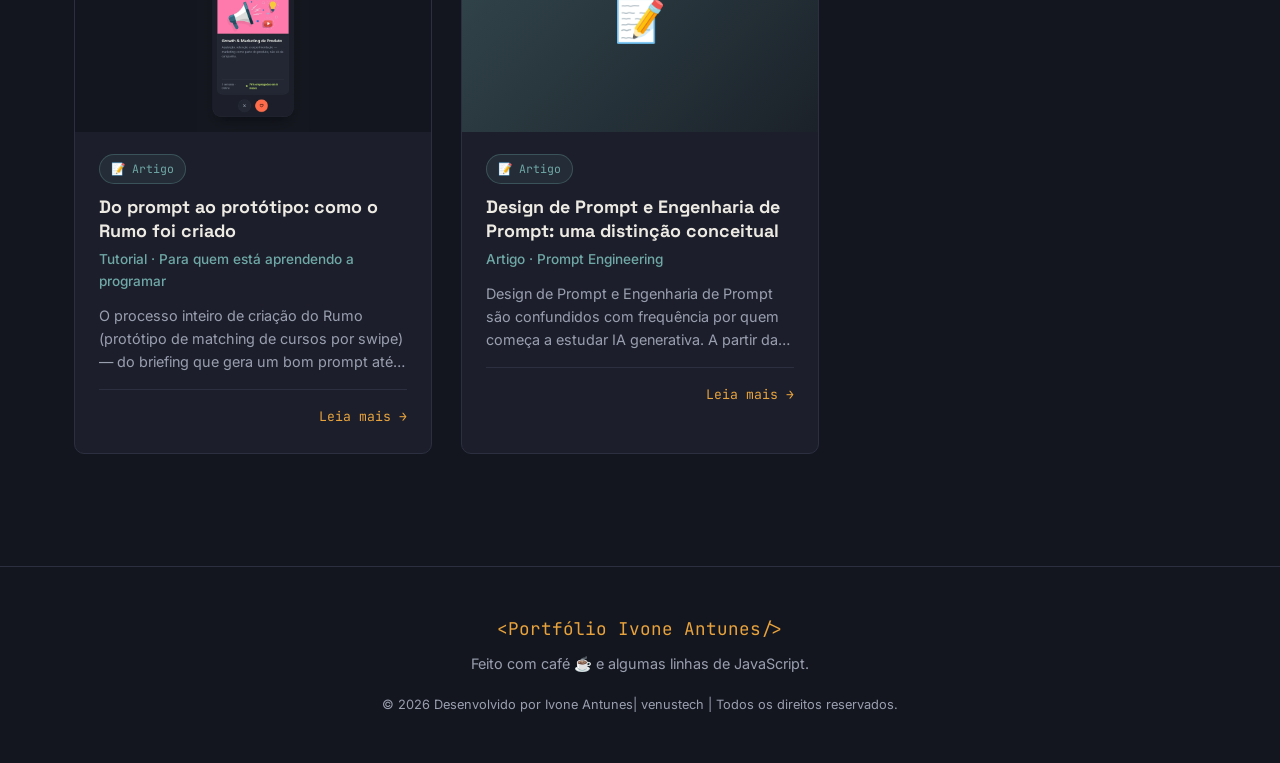
==== commit a5388966: "Redesign blog (books list, destaques, author byline), fix cropped covers, add SEO, reduce scroll jan" ====
--- a/blog.html
+++ b/blog.html
@@ -3,8 +3,22 @@
 <head>
 <meta charset="UTF-8">
 <meta name="viewport" content="width=device-width, initial-scale=1.0">
-<title>Blog — Ivone Antunes</title>
-<meta name="description" content="Livros, filmes e comentários profissionais de Ivone Antunes — e como isso atravessa a forma como ela trabalha e programa.">
+<title>Blog — Livros, Filmes &amp; Artigos | Ivone Antunes</title>
+<meta name="description" content="Livros, filmes e artigos profissionais de Ivone Antunes — resenhas de carreira e reflexões sobre desenvolvimento de software e IA generativa.">
+<link rel="canonical" href="https://antunesivone.github.io/ivoneantunes/blog.html">
+<link rel="icon" href="data:image/svg+xml,%3Csvg xmlns='http://www.w3.org/2000/svg' viewBox='0 0 64 64'%3E%3Crect width='64' height='64' rx='16' fill='%2314161f'/%3E%3Ctext x='32' y='44' font-family='Georgia,serif' font-size='34' font-weight='700' fill='%23e8a33d' text-anchor='middle'%3EI%3C/text%3E%3C/svg%3E">
+
+<meta property="og:type" content="blog">
+<meta property="og:locale" content="pt_BR">
+<meta property="og:site_name" content="Ivone Antunes">
+<meta property="og:title" content="Blog — Livros, Filmes & Artigos | Ivone Antunes">
+<meta property="og:description" content="Livros, filmes e artigos profissionais de Ivone Antunes — resenhas de carreira e reflexões sobre desenvolvimento de software e IA generativa.">
+<meta property="og:url" content="https://antunesivone.github.io/ivoneantunes/blog.html">
+<meta property="og:image" content="https://antunesivone.github.io/ivoneantunes/img/eudev.webp">
+<meta name="twitter:card" content="summary_large_image">
+<meta name="twitter:title" content="Blog — Livros, Filmes & Artigos | Ivone Antunes">
+<meta name="twitter:description" content="Livros, filmes e artigos profissionais de Ivone Antunes.">
+<meta name="twitter:image" content="https://antunesivone.github.io/ivoneantunes/img/eudev.webp">
 
 <link rel="preconnect" href="https://fonts.googleapis.com">
 <link rel="preconnect" href="https://fonts.gstatic.com" crossorigin>
@@ -47,6 +61,11 @@
     <h1 class="section__title">Livros, Filmes &amp; Repertório</h1>
     <p class="section__subtitle">Um espaço para registrar o que eu leio, assisto e penso — e como isso atravessa a forma como eu trabalho e programo.</p>
 
+    <div id="blogDestaquesWrap">
+      <p class="section__eyebrow">Destaques</p>
+      <div class="blog-destaques" id="blogDestaques"></div>
+    </div>
+
     <div class="blog-filters" role="tablist">
       <button class="blog-filter is-active" data-filter="all" role="tab" aria-selected="true">Tudo</button>
       <button class="blog-filter" data-filter="livro" role="tab" aria-selected="false">📚 Livros</button>
@@ -56,6 +75,7 @@
 
     <!-- Os cards são montados em blog.js a partir de blog-posts.js — pra adicionar um
          post novo, edite só o array BLOG_POSTS, nenhum HTML aqui precisa mudar. -->
+    <div class="book-list" id="blogLivros"></div>
     <div class="post-grid" id="blogGrid"></div>
   </section>
 
@@ -74,6 +94,7 @@
 
 <script src="blog-posts.js"></script>
 <script src="blog-render.js"></script>
+<script src="common.js"></script>
 <script src="blog.js"></script>
 </body>
 </html>
--- a/style.css
+++ b/style.css
@@ -130,7 +130,10 @@
   background: rgba(20, 22, 31, 0.85);
   backdrop-filter: blur(10px);
   border-bottom: 1px solid var(--border);
-}
+  box-shadow: none;
+  transition: box-shadow var(--transition);
+}
+.nav.is-scrolled { box-shadow: 0 8px 24px rgba(0,0,0,0.25); }
 .nav__inner {
   max-width: var(--max-width);
   margin: 0 auto;
@@ -742,6 +745,105 @@
 }
 .blog-back:hover { color: var(--accent); }
 
+/* Destaques — faixa editorial de 3 cards grandes no topo do blog, visível só em "Tudo" */
+#blogDestaquesWrap.is-hidden { display: none; }
+.blog-destaques {
+  display: grid;
+  grid-template-columns: repeat(3, 1fr);
+  gap: 1.5rem;
+  margin-bottom: 3rem;
+}
+.destaque-card {
+  position: relative;
+  display: block;
+  aspect-ratio: 4 / 3;
+  border-radius: var(--radius);
+  overflow: hidden;
+  border: 1px solid var(--border);
+  background: var(--surface);
+  transition: transform var(--transition), border-color var(--transition);
+}
+.destaque-card:hover { transform: translateY(-4px); border-color: var(--accent-2); }
+.destaque-card::after {
+  content: "";
+  position: absolute; inset: 0;
+  background: linear-gradient(180deg, transparent 35%, rgba(10,11,16,0.92) 100%);
+  z-index: 1;
+}
+.destaque-card__media { position: absolute; inset: 0; }
+.destaque-card__img { width: 100%; height: 100%; object-fit: cover; }
+.destaque-card__placeholder { width: 100%; height: 100%; display: flex; align-items: center; justify-content: center; font-size: 3rem; }
+.destaque-card__body {
+  position: absolute; left: 0; right: 0; bottom: 0;
+  padding: 1.2rem 1.3rem;
+  z-index: 2;
+}
+.destaque-card__title { color: #fff; font-size: 1.05rem; line-height: 1.35; margin-top: 0.6rem; }
+.destaque-card:hover .destaque-card__title { color: var(--accent); }
+
+/* Lista de livros — capa inteira (sem corte) + resenha ao lado, inspirada em martha.com.br/livros */
+.book-list { display: flex; flex-direction: column; gap: 1.6rem; margin-bottom: 3rem; }
+.book-row {
+  display: flex;
+  gap: 1.8rem;
+  background: var(--surface);
+  border: 1px solid var(--border);
+  border-radius: var(--radius);
+  padding: 1.6rem;
+  transition: border-color var(--transition);
+}
+.book-row:hover { border-color: var(--accent); }
+.book-row.is-hidden { display: none; }
+.book-row__cover { flex: 0 0 140px; display: block; align-self: flex-start; }
+.book-row__img {
+  width: 140px;
+  height: auto;
+  border-radius: 6px;
+  border: 1px solid var(--border);
+  box-shadow: 0 10px 24px rgba(0,0,0,0.35);
+}
+.book-row__placeholder {
+  width: 140px; height: 200px;
+  display: flex; align-items: center; justify-content: center;
+  font-size: 2.4rem;
+  border-radius: 6px;
+  background: linear-gradient(135deg, rgba(232,163,61,0.35), rgba(232,163,61,0.08));
+}
+.book-row__body { flex: 1; min-width: 0; }
+.book-row__title { font-size: 1.2rem; margin-bottom: 0.3rem; }
+.book-row__title a { color: var(--text); }
+.book-row__title a:hover { color: var(--accent); }
+.book-row__meta { color: var(--accent-2); font-size: 0.9rem; font-weight: 500; margin-bottom: 0.8rem; }
+.book-row__desc { color: var(--text-muted); font-size: 0.95rem; line-height: 1.6; margin-bottom: 1rem; }
+.book-row__footer { display: flex; align-items: center; gap: 1rem; margin-top: 0.8rem; }
+.book-row__share { width: 36px; height: 36px; font-size: 0.95rem; }
+
+/* Bloco de autoria — avatar + nome + data, substitui citação de fonte externa no fim do post */
+.post-author {
+  display: flex;
+  align-items: center;
+  gap: 0.8rem;
+  background: var(--surface);
+  border: 1px solid var(--border);
+  border-radius: 50px;
+  padding: 0.5rem 1.1rem 0.5rem 0.5rem;
+  margin: 0.9rem 0 1.6rem;
+  width: fit-content;
+}
+.post-author__avatar { width: 40px; height: 40px; border-radius: 50%; object-fit: cover; flex-shrink: 0; }
+.post-author__text { color: var(--text-muted); font-size: 0.88rem; }
+.post-author__text strong { color: var(--text); }
+
+@media (max-width: 900px) {
+  .blog-destaques { grid-template-columns: repeat(2, 1fr); }
+}
+@media (max-width: 560px) {
+  .blog-destaques { grid-template-columns: 1fr; }
+  .book-row { flex-direction: column; }
+  .book-row__cover { flex: 0 0 auto; }
+  .book-row__img, .book-row__placeholder { width: 120px; }
+}
+
 /* Grade de cards interativos — prévia na home (3 cards) e blog.html (todos) */
 .post-grid {
   display: grid;
@@ -765,7 +867,7 @@
   overflow: hidden;
   background: var(--bg);
 }
-.post-card__img { width: 100%; height: 100%; object-fit: cover; }
+.post-card__img { width: 100%; height: 100%; object-fit: contain; }
 .post-card__placeholder {
   width: 100%;
   height: 100%;
@@ -869,7 +971,7 @@
   background: var(--bg);
   border: 1px solid var(--border);
 }
-.post-detail__img { width: 100%; height: 100%; object-fit: cover; }
+.post-detail__img { width: 100%; height: 100%; object-fit: contain; }
 .post-detail__placeholder { font-size: 4rem; }
 .post-detail__top { display: flex; align-items: center; gap: 1rem; flex-wrap: wrap; margin-bottom: 1rem; }
 .post-detail__date { position: static; background: var(--surface); color: var(--text-muted); border: 1px solid var(--border); }
@@ -878,6 +980,34 @@
 .post-detail__text { color: var(--text-muted); line-height: 1.85; font-size: 1.02rem; max-width: 70ch; margin-bottom: 2.2rem; }
 .post-detail__share { cursor: pointer; }
 
+/* Conteúdo rico (artigos/tutoriais longos) dentro de .post-detail__text */
+.post-detail__text h2 { font-family: var(--font-display); color: var(--text); font-size: 1.35rem; font-weight: 600; margin: 2.2rem 0 0.9rem; }
+.post-detail__text h2:first-child { margin-top: 0; }
+.post-detail__text h3 { font-family: var(--font-display); color: var(--text); font-size: 1.1rem; font-weight: 600; margin: 1.6rem 0 0.7rem; }
+.post-detail__text p { margin: 0 0 1.1rem; }
+.post-detail__text ul, .post-detail__text ol { margin: 0 0 1.1rem; padding-left: 1.3rem; }
+.post-detail__text li { margin-bottom: 0.5rem; }
+.post-detail__text strong { color: var(--text); }
+.post-detail__text a { color: var(--accent); }
+.post-detail__text a:hover { text-decoration: underline; }
+.post-detail__text code { font-family: var(--font-mono); font-size: 0.88em; background: var(--surface); border: 1px solid var(--border); border-radius: 4px; padding: 0.1em 0.4em; color: var(--accent-2); }
+.post-detail__text pre { font-family: var(--font-mono); font-size: 0.86rem; line-height: 1.6; background: var(--bg-alt); border: 1px solid var(--border); border-radius: var(--radius); padding: 1rem 1.2rem; overflow-x: auto; margin: 0 0 1.4rem; }
+.post-detail__text pre code { background: none; border: none; padding: 0; color: var(--text-muted); }
+.post-detail__text blockquote { border-left: 2px solid var(--accent); background: var(--surface); padding: 0.9rem 1.2rem; border-radius: 0 var(--radius) var(--radius) 0; margin: 0 0 1.4rem; color: var(--text-muted); font-style: italic; }
+.post-detail__text figure { margin: 0 0 1.6rem; }
+.post-detail__text figure img { width: 100%; border-radius: var(--radius); border: 1px solid var(--border); display: block; }
+.post-detail__text figcaption { font-size: 0.85rem; color: var(--text-muted); font-style: italic; margin-top: 0.6rem; }
+.post-detail__text .post-quadro { border: 1px solid var(--border); border-radius: var(--radius); background: var(--surface); margin: 0 0 1.4rem; overflow: hidden; }
+.post-detail__text .post-quadro__title { font-family: var(--font-mono); font-size: 0.78rem; letter-spacing: 0.02em; color: var(--accent-2); background: var(--bg-alt); padding: 0.6rem 1rem; border-bottom: 1px solid var(--border); }
+.post-detail__text .post-quadro__body { padding: 1rem 1.2rem; font-style: italic; }
+.post-detail__text .post-quadro__source { font-size: 0.78rem; color: var(--text-muted); padding: 0 1.2rem 0.9rem; }
+.post-detail__text table { width: 100%; border-collapse: collapse; margin: 0 0 1.4rem; font-size: 0.92rem; }
+.post-detail__text th, .post-detail__text td { border: 1px solid var(--border); padding: 0.55rem 0.7rem; text-align: left; vertical-align: top; }
+.post-detail__text th { font-family: var(--font-mono); font-size: 0.78rem; color: var(--text-muted); background: var(--surface); }
+.post-detail__text .post-refs { list-style: none; padding: 0; margin: 0; }
+.post-detail__text .post-refs li { margin-bottom: 1.1rem; padding-left: 0; }
+.post-detail__text .post-refs .post-ref__note { display: block; font-size: 0.85rem; font-style: italic; color: var(--text-muted); margin-top: 0.3rem; }
+
 /* ==========================================================
    CURIOSIDADES
    ========================================================== */
@@ -916,7 +1046,8 @@
   width: max-content;
   animation: funfactsScroll 26s linear infinite;
 }
-.funfacts-carousel:hover .funfacts-carousel__track {
+.funfacts-carousel:hover .funfacts-carousel__track,
+.funfacts-carousel.is-paused .funfacts-carousel__track {
   animation-play-state: paused;
 }
 .funfacts-carousel__card {
